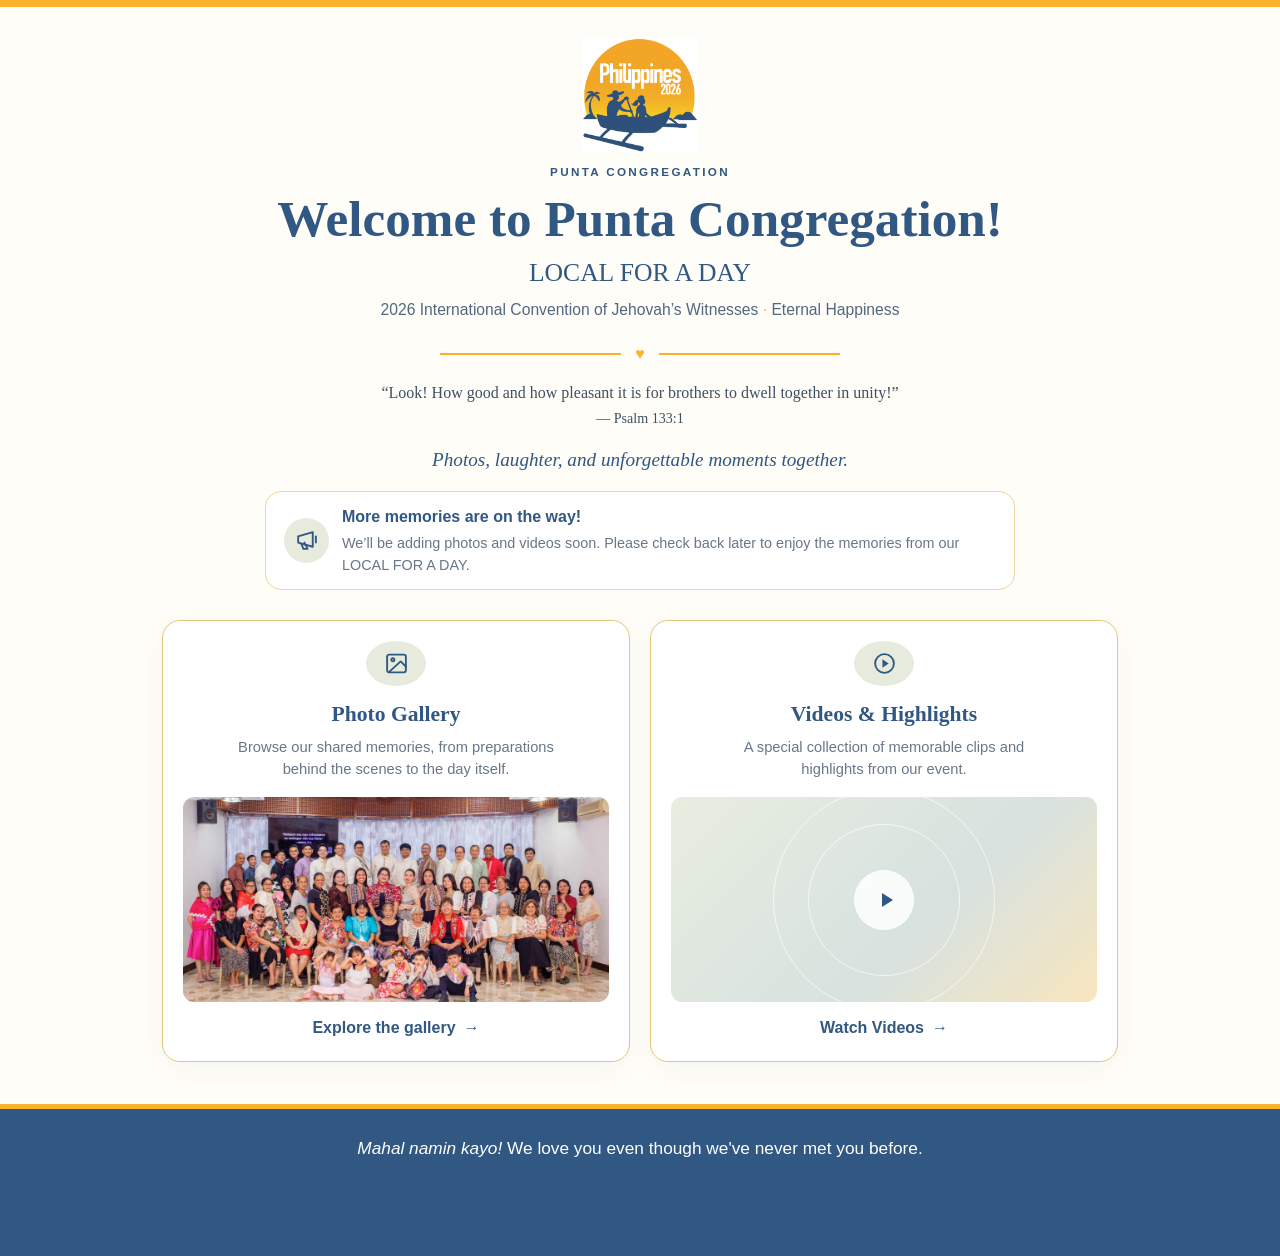
==== Punta_Congregation_Website_footer_message_larger/index.html @ 11e9e50f "Add files via upload" ====
<!doctype html><html lang="en"><head><meta charset="utf-8"><meta name="viewport" content="width=device-width,initial-scale=1"><meta name="theme-color" content="#315783"><title>Punta Congregation | LOCAL FOR A DAY 2026</title><link rel="stylesheet" href="styles.css"></head><body><div class="topline"></div><header class="hero"><img class="logo" src="assets/philippines-2026-logo.png" alt="Philippines 2026 logo"><p class="kicker">PUNTA CONGREGATION</p><h1>Welcome to Punta Congregation!</h1><p class="subtitle">LOCAL FOR A DAY</p><p class="eventline">2026 International Convention of Jehovah’s Witnesses <span style="color:var(--gold)">·</span> Eternal Happiness</p><div class="divider"><span>♥</span></div><p class="verse">“Look! How good and how pleasant it is for brothers to dwell together in unity!”<small>— Psalm 133:1</small></p><p class="tagline">Photos, laughter, and unforgettable moments together.</p><div class="notice"><span class="notice-icon"><svg viewBox="0 0 24 24"><path d="M4 14V8l14-4v14L4 14Z"/><path d="m7 15 2 5h4l-3-6"/><path d="M21 8v6"/></svg></span><div><strong>More memories are on the way!</strong><p>We’ll be adding photos and videos soon. Please check back later to enjoy the memories from our LOCAL FOR A DAY.</p></div></div></header><main class="cards"><a class="card" href="photos.html"><span class="icon-disc"><svg viewBox="0 0 24 24"><rect x="3" y="3.5" width="18" height="17" rx="2"/><circle cx="8.5" cy="8.5" r="1.5"/><path d="m21 15-5-5L5 20"/></svg></span><h3>Photo Gallery</h3><p>Browse our shared memories, from preparations behind the scenes to the day itself.</p><img class="card-photo" src="assets/congregation.jpg" alt="Punta Congregation group photo"><span class="card-action">Explore the gallery <span>→</span></span></a><a class="card" href="videos.html"><span class="icon-disc"><svg viewBox="0 0 24 24"><circle cx="12" cy="12" r="9"/><path d="m10 8 6 4-6 4Z" fill="currentColor" stroke="none"/></svg></span><h3>Videos &amp; Highlights</h3><p>A special collection of memorable clips and highlights from our event.</p><div class="video-art"><span class="play"><svg viewBox="0 0 24 24"><path d="M8 5v14l11-7Z"/></svg></span></div><span class="card-action">Watch Videos <span>→</span></span></a></main><footer class="footer"><p><em>Mahal namin kayo!</em> We love you even though we've never met you before.</p></footer></body></html>
---- Punta_Congregation_Website_footer_message_larger/styles.css ----
:root{--navy:#315783;--gold:#F9B22A;--ivory:#FFFDF7;--sage:#E7EBDD;--ink:#243d59;--muted:#687789;--line:#e8dfcd}*{box-sizing:border-box}body{margin:0;background:var(--ivory);color:var(--ink);font:16px/1.55 "Segoe UI",Arial,sans-serif}button{font:inherit;cursor:pointer}a{color:inherit}.topline{height:7px;background:var(--gold)}.hero{max-width:1050px;margin:auto;padding:30px 22px 25px;text-align:center}.logo{width:116px;height:116px;object-fit:contain;display:block;margin:0 auto 10px}.kicker{font-size:.73rem;letter-spacing:.2em;font-weight:750;color:var(--navy);margin:0 0 8px}h1,h2,h3{font-family:Georgia,"Times New Roman",serif;color:var(--navy);line-height:1.18}h1{font-size:clamp(2rem,5vw,3.2rem);margin:0 auto 8px}h2{font-size:clamp(1.5rem,3.3vw,2.15rem);margin:0 0 8px}h3{font-size:1.35rem;margin:8px 0}.subtitle{font:clamp(1.2rem,2.8vw,1.6rem) Georgia,serif;margin:0;color:var(--navy)}.eventline{margin:10px 0 0;color:#52677e;font-size:.98rem}.divider{display:flex;align-items:center;gap:14px;max-width:400px;margin:20px auto 14px;color:var(--gold)}.divider:before,.divider:after{content:"";height:2px;background:var(--gold);flex:1}.verse{font:1rem/1.5 Georgia,serif;max-width:660px;margin:0 auto;color:#3f5061}.verse small{display:block;margin-top:3px;font-size:.88rem}.tagline{font:italic 1.2rem Georgia,serif;color:var(--navy);margin:20px auto}.notice{max-width:750px;margin:auto;background:#fff;border:1px solid #f0d59e;border-radius:16px;padding:13px 18px;display:flex;gap:13px;align-items:center;text-align:left}.notice-icon,.icon-disc,.empty-icon{width:45px;height:45px;border-radius:50%;background:var(--sage);display:grid;place-items:center;color:var(--navy);flex:0 0 45px}.notice-icon svg,.icon-disc svg,.empty-icon svg{width:25px;height:25px;stroke:currentColor;fill:none;stroke-width:1.8;stroke-linecap:round;stroke-linejoin:round}.notice strong{display:block;color:var(--navy)}.notice p{margin:2px 0 0;color:var(--muted);font-size:.9rem}.cards{max-width:1000px;margin:auto;padding:5px 22px 42px;display:grid;grid-template-columns:repeat(2,minmax(0,1fr));gap:20px}.card{border:1px solid #e6c578;background:white;border-radius:18px;padding:20px;display:flex;flex-direction:column;text-align:center;text-decoration:none;box-shadow:0 8px 24px #3157830b;transition:transform .18s}.card:hover{transform:translateY(-3px)}.icon-disc{width:60px;height:60px;margin:0 auto 8px}.card p{color:var(--muted);font-size:.92rem;margin:0 auto 16px;max-width:340px}.card-photo,.video-art{width:100%;height:205px;object-fit:cover;border-radius:11px;display:block}.video-art{background:linear-gradient(135deg,#e8eddf,#d7e2df 60%,#f8e6bd);display:flex;align-items:center;justify-content:center;position:relative;overflow:hidden}.video-art:before,.video-art:after{content:"";position:absolute;border:1px solid #ffffffa6;border-radius:50%;width:220px;height:220px}.video-art:after{width:150px;height:150px}.play{width:60px;height:60px;border-radius:50%;display:grid;place-items:center;background:#ffffffdf;color:var(--navy);position:relative;z-index:1}.play svg{width:24px;height:24px;fill:currentColor;margin-left:3px}.card-action{margin-top:14px;display:inline-flex;gap:8px;justify-content:center;align-items:center;color:var(--navy);font-weight:700}.card-action svg{width:19px;height:19px;stroke:currentColor;fill:none;stroke-width:2}.footer{background:var(--navy);color:white;text-align:center;padding:22px 16px;border-top:5px solid var(--gold);font-size:.9rem}.footer p{margin:0}.inner-head{background:var(--sage);padding:17px 22px 25px;text-align:center;border-bottom:1px solid #d8dfce;position:relative}.back{position:absolute;left:max(22px,calc((100% - 1000px)/2));top:22px;display:flex;align-items:center;gap:7px;color:var(--navy);font-weight:700;text-decoration:none}.back svg{width:18px;height:18px;stroke:currentColor;fill:none;stroke-width:2}.mini-logo{width:58px;height:58px;object-fit:contain;margin:4px auto;display:block}.inner-head h1{font-size:clamp(2rem,4vw,2.8rem)}.inner-main{max-width:1000px;margin:auto;padding:30px 22px 42px}.section-title{display:flex;align-items:flex-start;gap:13px;margin:0 0 18px;padding-bottom:14px;border-bottom:1px solid var(--line)}.number{background:var(--gold);width:40px;height:40px;border-radius:50%;display:grid;place-items:center;color:var(--navy);font-weight:800;flex:0 0 40px}.section-title p{margin:0;color:var(--muted)}.gallery-grid{display:grid;grid-template-columns:repeat(3,minmax(0,1fr));gap:12px}.gallery-item{border:0;padding:0;background:#e9e9e3;border-radius:12px;overflow:hidden;aspect-ratio:4/3;display:block;width:100%;box-shadow:0 2px 9px #31578310}.gallery-item img{width:100%;height:100%;object-fit:cover;display:block;transition:transform .25s}.gallery-item:hover img{transform:scale(1.035)}.empty{min-height:185px;padding:24px;border:1.5px dashed #d9c58f;border-radius:14px;display:flex;flex-direction:column;align-items:center;justify-content:center;text-align:center;background:#fffefa}.empty h3{margin:7px 0}.empty p{color:var(--muted);max-width:320px;margin:0;font-size:.92rem}.section-gap{margin-top:38px}.video-grid{display:grid;grid-template-columns:repeat(2,minmax(0,1fr));gap:16px}.video-card{border:1px solid var(--line);padding:12px;border-radius:14px;background:white}.video-card h3{font-size:1.2rem;margin:12px 4px 4px}.video-card p{font-size:.9rem;color:var(--muted);margin:0 4px 6px}.thankyou{text-align:center;border-top:1px solid #efd9a8;border-bottom:1px solid #efd9a8;margin:40px auto 4px;padding:24px 12px;max-width:700px}.thankyou .heart{color:var(--gold);font-size:1.3rem}.thankyou p{font:italic 1.3rem Georgia,serif;color:var(--navy);margin:8px 0 0}.inner-footer{text-align:center;background:var(--navy);padding:20px;color:white}.inner-footer a{font-weight:700;text-decoration:none}.hidden{display:none!important}.lightbox{position:fixed;inset:0;background:#101923f2;z-index:50;display:none;align-items:center;justify-content:center;padding:64px 76px 78px}.lightbox.open{display:flex}.lightbox img{max-width:100%;max-height:100%;object-fit:contain;user-select:none;box-shadow:0 8px 35px #0005}.lb-btn{position:absolute;border:1px solid #ffffff50;background:#ffffff1b;color:white;border-radius:50%;width:46px;height:46px;display:grid;place-items:center;font-size:1.6rem}.lb-btn:hover{background:#ffffff35}.lb-close{right:18px;top:18px}.lb-prev{left:18px;top:50%;transform:translateY(-50%)}.lb-next{right:18px;top:50%;transform:translateY(-50%)}.lb-download{bottom:18px;left:50%;transform:translateX(-50%);border-radius:30px;width:auto;padding:0 18px;display:flex;align-items:center;gap:8px;font-size:.95rem}.lb-count{position:absolute;bottom:28px;right:22px;color:white;font-size:.9rem}.lb-download svg{width:19px;height:19px;stroke:currentColor;fill:none;stroke-width:2}@media(max-width:700px){.hero{padding:23px 15px 20px}.logo{width:100px;height:100px}.cards{grid-template-columns:1fr;padding:5px 14px 28px;gap:14px}.card{padding:16px}.card-photo,.video-art{height:190px}.notice{padding:11px;gap:9px}.notice p{font-size:.82rem}.back{position:static;width:max-content;margin:0 0 7px}.inner-head{padding:14px 14px 22px}.inner-main{padding:23px 14px 32px}.gallery-grid{grid-template-columns:repeat(2,minmax(0,1fr));gap:8px}.video-grid{grid-template-columns:1fr}.section-title{gap:10px}.number{width:36px;height:36px;flex-basis:36px}.lightbox{padding:60px 12px 72px}.lb-prev{left:8px}.lb-next{right:8px}.lb-count{bottom:20px;right:12px}.lb-btn{width:40px;height:40px}}
/* Extra breathing room keeps the Netlify badge clear of the homepage message. */
.footer{padding:24px 16px 92px;min-height:150px}
.footer p{max-width:760px;margin:0 auto;line-height:1.8}
/* Inner pages: orange action strip above the blue footer band. */
.inner-footer{padding:0;background:var(--navy);border-top:6px solid var(--gold)}
.inner-footer .footer-actions{background:var(--gold);padding:17px 14px;display:flex;justify-content:center;align-items:center;gap:12px;flex-wrap:wrap}
.inner-footer .footer-actions a{display:inline-flex;justify-content:center;align-items:center;min-height:42px;padding:9px 18px;border:1px solid #31578355;border-radius:999px;background:#fffdf7;color:var(--navy);font-weight:750;text-decoration:none}
.inner-footer .footer-actions a:hover{background:#fff}
.inner-footer .footer-blue-band{height:22px;background:var(--navy)}
@media(max-width:700px){.footer{padding:24px 16px 100px}.inner-footer .footer-actions{gap:9px;padding:16px 12px}.inner-footer .footer-actions a{width:min(100%,280px)}}

/* Slightly larger homepage footer message for better readability. */
.footer p{font-size:1.08rem}
@media(max-width:700px){.footer p{font-size:1.12rem}}
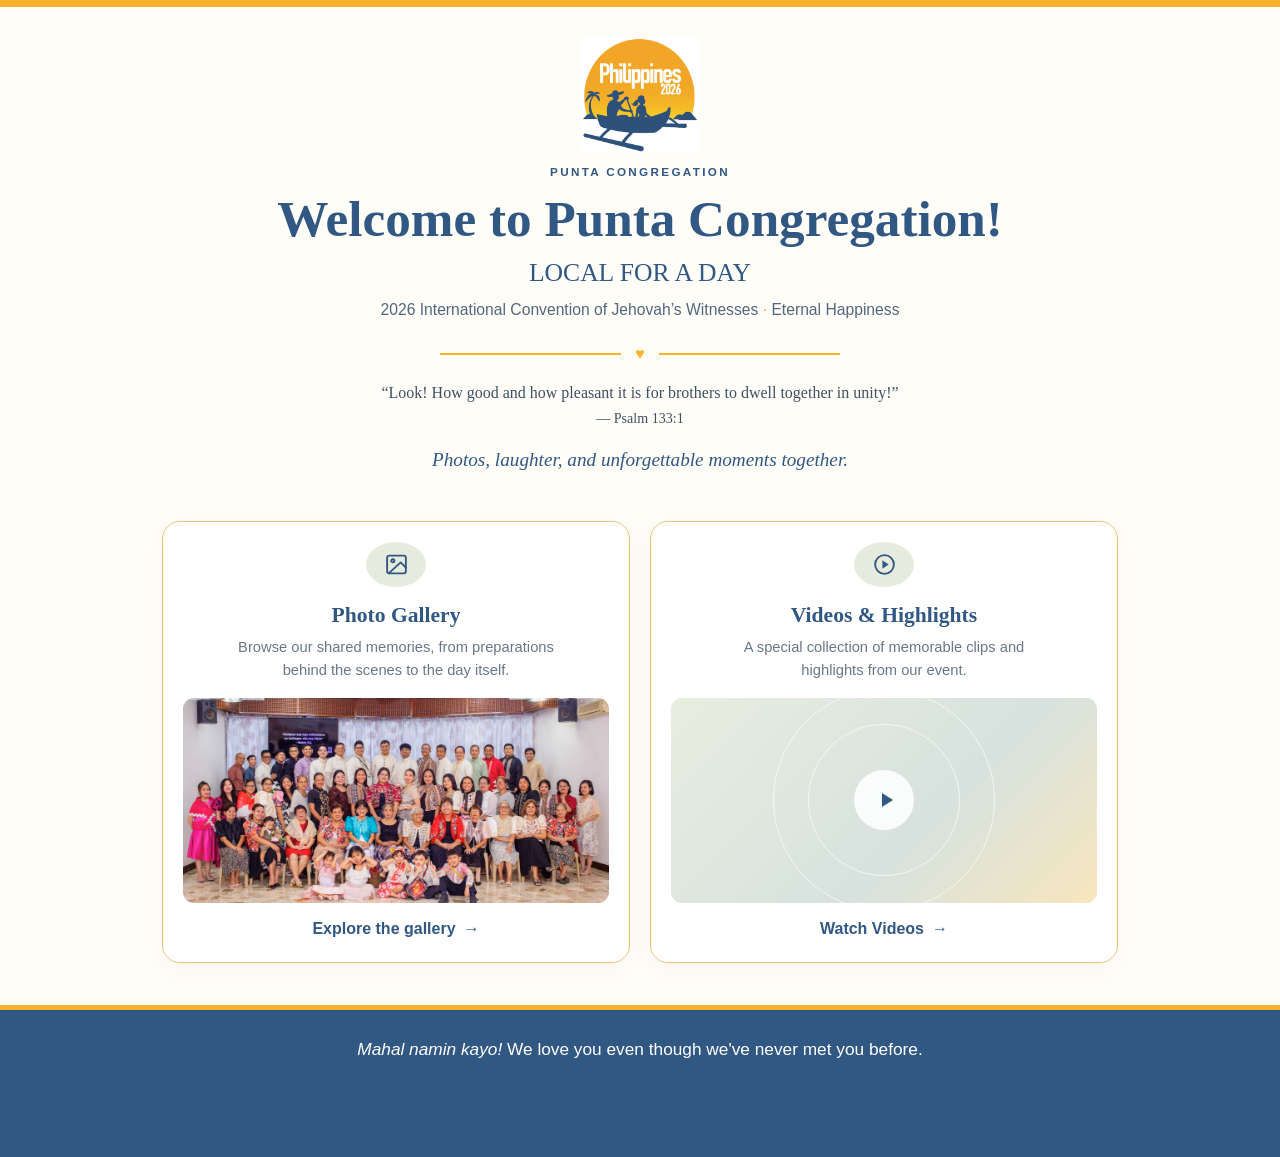
==== commit 8b5e5901: "Updated website Updated website and added Local for a Day photo gallery" ====
--- a/Punta_Congregation_Website_footer_message_larger/index.html
+++ b/Punta_Congregation_Website_footer_message_larger/index.html
@@ -1 +1 @@
-<!doctype html><html lang="en"><head><meta charset="utf-8"><meta name="viewport" content="width=device-width,initial-scale=1"><meta name="theme-color" content="#315783"><title>Punta Congregation | LOCAL FOR A DAY 2026</title><link rel="stylesheet" href="styles.css"></head><body><div class="topline"></div><header class="hero"><img class="logo" src="assets/philippines-2026-logo.png" alt="Philippines 2026 logo"><p class="kicker">PUNTA CONGREGATION</p><h1>Welcome to Punta Congregation!</h1><p class="subtitle">LOCAL FOR A DAY</p><p class="eventline">2026 International Convention of Jehovah’s Witnesses <span style="color:var(--gold)">·</span> Eternal Happiness</p><div class="divider"><span>♥</span></div><p class="verse">“Look! How good and how pleasant it is for brothers to dwell together in unity!”<small>— Psalm 133:1</small></p><p class="tagline">Photos, laughter, and unforgettable moments together.</p><div class="notice"><span class="notice-icon"><svg viewBox="0 0 24 24"><path d="M4 14V8l14-4v14L4 14Z"/><path d="m7 15 2 5h4l-3-6"/><path d="M21 8v6"/></svg></span><div><strong>More memories are on the way!</strong><p>We’ll be adding photos and videos soon. Please check back later to enjoy the memories from our LOCAL FOR A DAY.</p></div></div></header><main class="cards"><a class="card" href="photos.html"><span class="icon-disc"><svg viewBox="0 0 24 24"><rect x="3" y="3.5" width="18" height="17" rx="2"/><circle cx="8.5" cy="8.5" r="1.5"/><path d="m21 15-5-5L5 20"/></svg></span><h3>Photo Gallery</h3><p>Browse our shared memories, from preparations behind the scenes to the day itself.</p><img class="card-photo" src="assets/congregation.jpg" alt="Punta Congregation group photo"><span class="card-action">Explore the gallery <span>→</span></span></a><a class="card" href="videos.html"><span class="icon-disc"><svg viewBox="0 0 24 24"><circle cx="12" cy="12" r="9"/><path d="m10 8 6 4-6 4Z" fill="currentColor" stroke="none"/></svg></span><h3>Videos &amp; Highlights</h3><p>A special collection of memorable clips and highlights from our event.</p><div class="video-art"><span class="play"><svg viewBox="0 0 24 24"><path d="M8 5v14l11-7Z"/></svg></span></div><span class="card-action">Watch Videos <span>→</span></span></a></main><footer class="footer"><p><em>Mahal namin kayo!</em> We love you even though we've never met you before.</p></footer></body></html>+<!doctype html><html lang="en"><head><meta charset="utf-8"><meta name="viewport" content="width=device-width,initial-scale=1"><meta name="theme-color" content="#315783"><title>Punta Congregation | LOCAL FOR A DAY 2026</title><link rel="stylesheet" href="styles.css"></head><body><div class="topline"></div><header class="hero"><img class="logo" src="assets/philippines-2026-logo.png" alt="Philippines 2026 logo"><p class="kicker">PUNTA CONGREGATION</p><h1>Welcome to Punta Congregation!</h1><p class="subtitle">LOCAL FOR A DAY</p><p class="eventline">2026 International Convention of Jehovah’s Witnesses <span style="color:var(--gold)">·</span> Eternal Happiness</p><div class="divider"><span>♥</span></div><p class="verse">“Look! How good and how pleasant it is for brothers to dwell together in unity!”<small>— Psalm 133:1</small></p><p class="tagline">Photos, laughter, and unforgettable moments together.</p></header><main class="cards"><a class="card" href="photos.html"><span class="icon-disc"><svg viewBox="0 0 24 24"><rect x="3" y="3.5" width="18" height="17" rx="2"/><circle cx="8.5" cy="8.5" r="1.5"/><path d="m21 15-5-5L5 20"/></svg></span><h3>Photo Gallery</h3><p>Browse our shared memories, from preparations behind the scenes to the day itself.</p><img class="card-photo" src="assets/congregation.jpg" alt="Punta Congregation group photo"><span class="card-action">Explore the gallery <span>→</span></span></a><a class="card" href="videos.html"><span class="icon-disc"><svg viewBox="0 0 24 24"><circle cx="12" cy="12" r="9"/><path d="m10 8 6 4-6 4Z" fill="currentColor" stroke="none"/></svg></span><h3>Videos &amp; Highlights</h3><p>A special collection of memorable clips and highlights from our event.</p><div class="video-art"><span class="play"><svg viewBox="0 0 24 24"><path d="M8 5v14l11-7Z"/></svg></span></div><span class="card-action">Watch Videos <span>→</span></span></a></main><footer class="footer"><p><em>Mahal namin kayo!</em> We love you even though we've never met you before.</p></footer></body></html>
